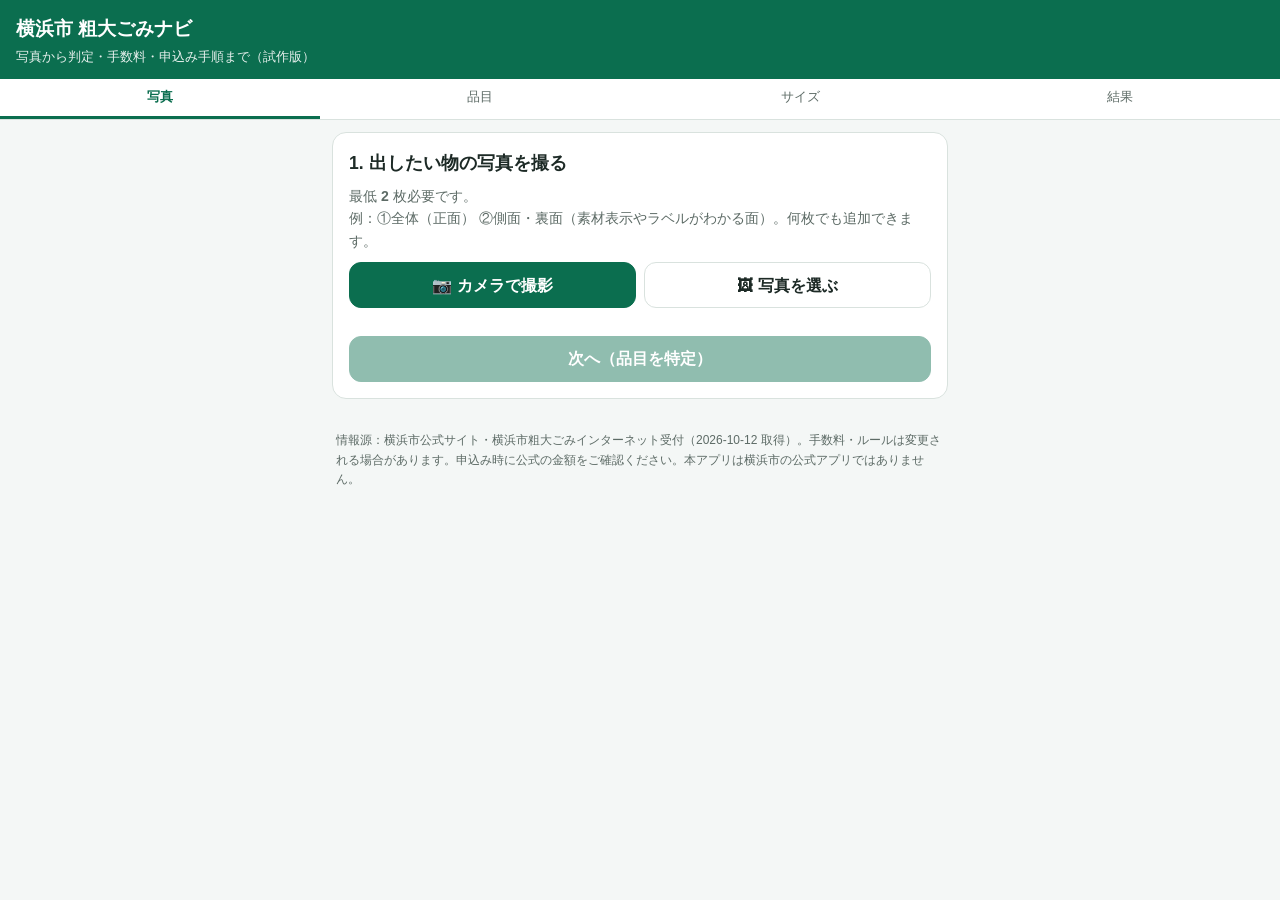
==== index.html @ cb71e93a "試用版 初回公開" ====
<!doctype html>
<html lang="ja">
<head>
<meta charset="utf-8">
<meta name="viewport" content="width=device-width, initial-scale=1, viewport-fit=cover">
<meta name="theme-color" content="#0b6e4f">
<title>横浜市 粗大ごみナビ（試作）</title>
<link rel="manifest" href="manifest.webmanifest">
<link rel="icon" href="icons/icon.svg" type="image/svg+xml">
<link rel="apple-touch-icon" href="icons/icon.svg">
<link rel="stylesheet" href="style.css">
</head>
<body>
<header class="appbar">
  <h1>横浜市 粗大ごみナビ</h1>
  <p class="sub">写真から判定・手数料・申込み手順まで（試作版）</p>
</header>

<nav class="stepper" aria-label="進行状況">
  <ol>
    <li data-step="1" class="active">写真</li>
    <li data-step="2">品目</li>
    <li data-step="3">サイズ</li>
    <li data-step="4">結果</li>
  </ol>
</nav>

<main>
  <!-- STEP 1: 写真 -->
  <section id="step1" class="card step">
    <h2>1. 出したい物の写真を撮る</h2>
    <p class="hint">最低 <strong id="minPhotosLabel">2</strong> 枚必要です。<br>例：①全体（正面） ②側面・裏面（素材表示やラベルがわかる面）。何枚でも追加できます。</p>
    <div class="btnrow">
      <label class="btn primary file-btn">📷 カメラで撮影
        <input id="cameraInput" type="file" accept="image/*" capture="environment" hidden>
      </label>
      <label class="btn file-btn">🖼 写真を選ぶ
        <input id="galleryInput" type="file" accept="image/*" multiple hidden>
      </label>
    </div>
    <div id="thumbs" class="thumbs" aria-live="polite"></div>
    <p id="photoStatus" class="status"></p>

    <div id="grokSection" class="grok" hidden>
      <h3>🤖 Grokで写真を調べる（おすすめ・任意）</h3>
      <p class="hint">品目名がわからないときは、AIの「Grok」に写真を見せると、品目名・素材・おおよそのサイズの見当をつけてくれます。使わなくても大丈夫です。そのまま「次へ」で一覧から選べます。</p>
      <div class="about-grok">
        <p class="about-title">Grokとは？</p>
        <p>xAIが提供するAIアシスタントです。ブラウザ（grok.com）とiPhone・Androidアプリで使えます。<b>無料プラン（0円）があり</b>、写真を添付して質問すると、写っている物について答えてくれます。</p>
        <p class="hint">無料プランは利用回数に上限があります（具体的な回数は公式に非公開）。アカウント登録なしで使える場合もありますが、地域や機能によっては無料のアカウント登録（Google・Apple・X・メールなど）が必要です。登録しておくと履歴も残って便利です。</p>
        <p class="hint">はじめての方：アプリを入れるか、インストール不要のブラウザ版をどうぞ。</p>
        <div class="store-btns">
          <a id="storeIos" class="btn store" href="https://apps.apple.com/jp/app/grok/id6670324846" target="_blank" rel="noopener">📱 iPhone版（App Store）</a>
          <a id="storeAndroid" class="btn store" href="https://play.google.com/store/apps/details?id=ai.x.grok&amp;hl=ja" target="_blank" rel="noopener">▶ Android版（Google Play）</a>
          <a id="storeWeb" class="btn store" href="https://grok.com" target="_blank" rel="noopener">🌐 インストールせずブラウザで使う（grok.com）</a>
        </div>
      </div>
      <ol class="mini-steps">
        <li><b>Grokで新しいチャットを開き、写真を2枚だけ添付</b>（＋ボタンから。全体と、素材・ラベルがわかる面）</li>
        <li><b>下の文章をコピーして貼り付け</b>、1回だけ送信</li>
        <li><b>Grokの回答をコピー</b>して、下の欄に貼り付け</li>
      </ol>
      <p class="hint">無料プランで足りるよう、1回のメッセージ（写真2枚＋文章）で済む内容にしています。画像生成・DeepSearch等の機能は不要です。上限に達した場合は時間をおくか、この画面の一覧から手動で選んでください。</p>
      <label class="field">Grokに送る文章
        <textarea id="grokPrompt" class="prompt" readonly rows="7"></textarea>
      </label>
      <div class="btnrow">
        <button id="copyPrompt" type="button" class="btn primary">📋 文章をコピー</button>
        <a id="openGrok" class="btn" href="https://grok.com" target="_blank" rel="noopener">Grokを開く ↗</a>
      </div>
      <div class="btnrow" id="shareRow" hidden>
        <button id="sharePhotos" type="button" class="btn">📤 写真を共有（Grokアプリへ）</button>
      </div>
      <p id="copyStatus" class="status" aria-live="polite"></p>

      <label class="field">Grokの回答を貼り付け
        <textarea id="grokReply" rows="6" placeholder="品目名：たんす&#10;主な素材：木&#10;縦：45cm&#10;横：120cm&#10;高さ：180cm&#10;…"></textarea>
      </label>
      <div class="btnrow">
        <button id="pasteReply" type="button" class="btn">📥 クリップボードから貼り付け</button>
        <button id="parseReply" type="button" class="btn primary">回答を読み取る</button>
      </div>
      <div id="parsedBox" class="parsed" hidden></div>
      <p class="caution">⚠ AIの推定は間違うことがあります。品目と寸法は次の画面で必ず確認・修正してください（寸法は<b>実測推奨</b>）。粗大ごみかどうかの判定と手数料は、<b>横浜市の公式データ</b>で計算します。</p>
    </div>
    <div class="actions">
      <button id="toStep2" class="btn primary wide" disabled>次へ（品目を特定）</button>
    </div>
  </section>

  <!-- STEP 2: 品目 -->
  <section id="step2" class="card step" hidden>
    <h2>2. 品目を確認する</h2>
    <div id="recogBox" class="notice"></div>
    <div id="aiCandidates" class="chips"></div>
    <label class="field">品目名で検索（例：ソファ、自転車、たんす）
      <input id="searchInput" type="search" placeholder="品目名・キーワード" autocomplete="off">
    </label>
    <div class="chips" id="categoryChips"></div>
    <ul id="results" class="results"></ul>
    <details class="na-box">
      <summary>市で回収できない物（エアコン・テレビ・冷蔵庫・洗濯機・パソコン・バイク等）</summary>
      <ul id="naList" class="results"></ul>
    </details>
    <button id="notInList" class="btn ghost wide">一覧に見つからない</button>

    <div id="materialBox" hidden>
      <h3>主な素材を選んでください</h3>
      <p class="hint">一番多く使われている素材を選択（例：脚がすべて金属のイス・机は「金属」）。</p>
      <div id="materialOptions" class="radios"></div>
    </div>
    <div class="selected" id="selectedItem" hidden></div>
    <div class="actions">
      <button class="btn" data-back="1">戻る</button>
      <button id="toStep3" class="btn primary" disabled>次へ（サイズ入力）</button>
    </div>
  </section>

  <!-- STEP 3: サイズ -->
  <section id="step3" class="card step" hidden>
    <h2>3. おおよそのサイズ（cm）</h2>
    <p class="hint">メジャーで測った目安で構いません。3つとも必須です。この寸法と公式の基準で判定します。</p>
    <form id="dimForm" novalidate>
      <div class="dims">
        <label class="field">縦<input id="dimD" inputmode="decimal" type="number" min="1" max="1000" step="any" required placeholder="例 45"><span class="unit">cm</span></label>
        <label class="field">横<input id="dimW" inputmode="decimal" type="number" min="1" max="1000" step="any" required placeholder="例 180"><span class="unit">cm</span></label>
        <label class="field">高さ<input id="dimH" inputmode="decimal" type="number" min="1" max="1000" step="any" required placeholder="例 80"><span class="unit">cm</span></label>
      </div>
      <label id="dimConfirmBox" class="confirm" hidden><input id="dimConfirm" type="checkbox"> Grokの推定値を実測（または目視）で確認・修正しました</label>
      <p id="dimError" class="error" role="alert"></p>
      <p id="dimInfo" class="hint"></p>
      <div id="unknownMaterialBox" hidden>
        <h3>主な素材</h3>
        <div class="radios">
          <label><input type="radio" name="umat" value="metal"> 金属（鉄・アルミ・ステンレス等）</label>
          <label><input type="radio" name="umat" value="burnable"> 金属以外（木・プラスチック・布等）</label>
          <label><input type="radio" name="umat" value="nonburnable"> 金属以外（陶磁器・石・ガラス等）</label>
        </div>
      </div>
      <div class="actions">
        <button type="button" class="btn" data-back="2">戻る</button>
        <button id="toStep4" type="submit" class="btn primary">判定する</button>
      </div>
    </form>
  </section>

  <!-- STEP 4: 結果 -->
  <section id="step4" class="card step" hidden>
    <h2>4. 判定結果</h2>
    <div id="resultBox"></div>
    <div class="actions">
      <button class="btn" data-back="3">サイズを修正</button>
      <button id="restart" class="btn primary">最初からやり直す</button>
    </div>
  </section>

  <footer class="foot">
    <p>情報源：横浜市公式サイト・横浜市粗大ごみインターネット受付（<span id="dataDate">2026-10-12</span> 取得）。手数料・ルールは変更される場合があります。申込み時に公式の金額をご確認ください。本アプリは横浜市の公式アプリではありません。</p>
  </footer>
</main>

<script src="recognizer.js"></script>
<script src="app.js"></script>
</body>
</html>
---- style.css ----
:root{--g:#0b6e4f;--g2:#e7f4ee;--ink:#1d2a26;--mut:#5d6b66;--bd:#d9e2de;--red:#b42318;--red2:#fdecea;--amb:#8a5a00;--amb2:#fff5e0;--bg:#f4f7f6;--r:14px}
*{box-sizing:border-box}
html{-webkit-text-size-adjust:100%}
body{margin:0;font-family:-apple-system,BlinkMacSystemFont,"Hiragino Sans","Hiragino Kaku Gothic ProN","Noto Sans JP",Meiryo,sans-serif;color:var(--ink);background:var(--bg);line-height:1.6;font-size:16px;padding-bottom:env(safe-area-inset-bottom)}
.appbar{background:var(--g);color:#fff;padding:calc(14px + env(safe-area-inset-top)) 16px 12px}
.appbar h1{margin:0;font-size:1.2rem}
.appbar .sub{margin:2px 0 0;font-size:.8rem;opacity:.9}
.stepper{position:sticky;top:0;z-index:5;background:#fff;border-bottom:1px solid var(--bd)}
.stepper ol{display:flex;margin:0;padding:0;list-style:none}
.stepper li{flex:1;text-align:center;padding:8px 0;font-size:.8rem;color:var(--mut);border-bottom:3px solid transparent}
.stepper li.active{color:var(--g);border-color:var(--g);font-weight:700}
.stepper li.done{color:var(--g)}
main{max-width:640px;margin:0 auto;padding:12px}
.card{background:#fff;border:1px solid var(--bd);border-radius:var(--r);padding:16px;margin-bottom:12px}
h2{font-size:1.1rem;margin:0 0 8px}
h3{font-size:1rem;margin:16px 0 6px}
.hint{color:var(--mut);font-size:.88rem;margin:4px 0 10px}
.btn{display:inline-flex;align-items:center;justify-content:center;gap:6px;min-height:46px;padding:0 16px;border-radius:12px;border:1px solid var(--bd);background:#fff;color:var(--ink);font-size:1rem;font-weight:600;cursor:pointer;text-decoration:none}
.btn.primary{background:var(--g);border-color:var(--g);color:#fff}
.btn.ghost{background:transparent;color:var(--g);border-style:dashed}
.btn:disabled{opacity:.45;cursor:not-allowed}
.btn.wide{width:100%}
.btnrow{display:flex;gap:8px;flex-wrap:wrap}.btnrow .btn{flex:1}
.actions{display:flex;gap:8px;margin-top:16px}.actions .btn{flex:1}
.thumbs{display:grid;grid-template-columns:repeat(3,1fr);gap:8px;margin-top:12px}
.thumb{position:relative;aspect-ratio:1;border-radius:10px;overflow:hidden;background:#eee;border:1px solid var(--bd)}
.thumb img{width:100%;height:100%;object-fit:cover;display:block}
.thumb .del{position:absolute;top:4px;right:4px;width:32px;height:32px;border-radius:50%;border:0;background:rgba(0,0,0,.65);color:#fff;font-size:18px;line-height:32px;cursor:pointer}
.thumb .no{position:absolute;left:4px;bottom:4px;background:rgba(0,0,0,.6);color:#fff;font-size:.7rem;padding:1px 6px;border-radius:6px}
.status{font-size:.9rem;margin:8px 0 0}
.status.ok{color:var(--g)}.status.ng{color:var(--red)}
.field{display:block;font-size:.9rem;font-weight:600;margin:10px 0;position:relative}
.field input{display:block;width:100%;margin-top:4px;min-height:46px;padding:8px 12px;border:1px solid var(--bd);border-radius:10px;font-size:1rem;background:#fff}
.field input:focus{outline:2px solid var(--g);border-color:var(--g)}
.field input.invalid{border-color:var(--red);background:var(--red2)}
.dims{display:grid;grid-template-columns:repeat(3,1fr);gap:8px}
.dims .unit{position:absolute;right:10px;bottom:12px;color:var(--mut);font-weight:400;font-size:.85rem}
.dims input{padding-right:34px}
.error{color:var(--red);font-size:.9rem;min-height:1em;margin:4px 0}
.chips{display:flex;gap:6px;flex-wrap:wrap;margin:8px 0}
.chip{border:1px solid var(--bd);background:#fff;border-radius:999px;padding:6px 12px;font-size:.85rem;cursor:pointer}
.chip.on{background:var(--g);border-color:var(--g);color:#fff}
.chip.ai{border-color:var(--g);color:var(--g)}
.results{list-style:none;margin:0;padding:0;max-height:46vh;overflow:auto;border-top:1px solid var(--bd)}
.results li{padding:10px 4px;border-bottom:1px solid var(--bd);display:flex;justify-content:space-between;gap:8px;cursor:pointer}
.results li:active,.results li.sel{background:var(--g2)}
.results .nm{font-weight:600}
.results .kw{display:block;font-size:.75rem;color:var(--mut);font-weight:400}
.results .fee{white-space:nowrap;color:var(--g);font-weight:700;font-size:.9rem}
.results .fee.na{color:var(--red)}
.na-box{margin:12px 0}
.na-box summary{cursor:pointer;color:var(--red);font-weight:600;font-size:.9rem;padding:6px 0}
.notice{background:var(--amb2);border:1px solid #f0d9a8;color:var(--amb);border-radius:10px;padding:10px 12px;font-size:.88rem}
.radios{display:flex;flex-direction:column;gap:6px}
.radios label{display:flex;gap:8px;align-items:center;border:1px solid var(--bd);border-radius:10px;padding:10px;font-size:.95rem}
.radios input{width:20px;height:20px}
.selected{margin-top:12px;background:var(--g2);border-radius:10px;padding:10px 12px;font-size:.92rem}
.verdict{border-radius:12px;padding:14px;margin-bottom:12px}
.verdict .big{font-size:1.3rem;font-weight:800;margin:0}
.verdict.yes{background:var(--g2);border:1px solid #b9dccb}
.verdict.no{background:#eef2ff;border:1px solid #c7d0f5}
.verdict.na{background:var(--red2);border:1px solid #f3c1bb}
.fee-big{font-size:2rem;font-weight:800;color:var(--g);margin:4px 0}
.kv{display:grid;grid-template-columns:7em 1fr;gap:4px 8px;font-size:.9rem;margin:8px 0}
.kv dt{color:var(--mut)}.kv dd{margin:0}
.tabs{display:flex;border:1px solid var(--g);border-radius:10px;overflow:hidden;margin:12px 0}
.tabs button{flex:1;min-height:42px;border:0;background:#fff;color:var(--g);font-weight:700;font-size:.95rem}
.tabs button.on{background:var(--g);color:#fff}
ol.steps{padding-left:1.4em;margin:8px 0}
ol.steps>li{margin-bottom:12px}
ol.steps b{display:block}
.linkbtns{display:flex;flex-wrap:wrap;gap:6px;margin-top:6px}
.linkbtns a{font-size:.85rem;min-height:38px;padding:0 12px}
.src{font-size:.75rem;color:var(--mut);word-break:break-all}
.src a{color:var(--mut)}
.mini-photos{display:flex;gap:6px;overflow-x:auto;margin-bottom:10px}
.mini-photos img{width:64px;height:64px;object-fit:cover;border-radius:8px;border:1px solid var(--bd)}
.foot{font-size:.75rem;color:var(--mut);padding:8px 4px 24px}
a{color:var(--g)}
.grok{margin-top:16px;border-top:1px dashed var(--bd);padding-top:12px}
.grok h3{margin-top:0}
.mini-steps{margin:4px 0 8px;padding-left:1.4em;font-size:.9rem}
.mini-steps li{margin:2px 0}
textarea{display:block;width:100%;margin-top:4px;padding:10px 12px;border:1px solid var(--bd);border-radius:10px;font:inherit;font-size:.9rem;font-weight:400;background:#fff;resize:vertical}
textarea.prompt{background:#f8faf9;font-size:.82rem;line-height:1.5}
textarea:focus{outline:2px solid var(--g);border-color:var(--g)}
.btnrow+.btnrow{margin-top:8px}
.parsed{background:var(--g2);border-radius:10px;padding:10px 12px;font-size:.88rem;margin-top:10px}
.parsed dl{display:grid;grid-template-columns:7.5em 1fr;gap:2px 8px;margin:4px 0}
.parsed dt{color:var(--mut)}.parsed dd{margin:0}
.parsed.ng{background:var(--red2);color:var(--red)}
.caution{font-size:.82rem;color:var(--amb);background:var(--amb2);border-radius:10px;padding:8px 10px;margin-top:10px}
.na-warn{background:var(--red2);color:var(--red);border:1px solid #f3c1bb;border-radius:10px;padding:10px 12px;font-size:.88rem;margin:8px 0}
.confirm{display:flex;gap:8px;align-items:flex-start;background:var(--amb2);border-radius:10px;padding:10px;font-size:.9rem;margin:8px 0}
.confirm input{width:20px;height:20px;flex:none;margin-top:2px}
.field input.prefilled{background:#fffbea}
.about-grok{background:#f8faf9;border:1px solid var(--bd);border-radius:12px;padding:10px 12px;margin:8px 0 12px;font-size:.88rem}
.about-grok p{margin:4px 0}
.about-title{font-weight:800;color:var(--g)}
.store-btns{display:flex;flex-direction:column;gap:6px;margin-top:6px}
.btn.store{min-height:42px;font-size:.9rem;justify-content:flex-start}
.btn.store.rec{border-color:var(--g);background:var(--g2);color:var(--g)}
.btn.store.rec::after{content:"おすすめ";margin-left:auto;font-size:.7rem;background:var(--g);color:#fff;border-radius:999px;padding:1px 8px}
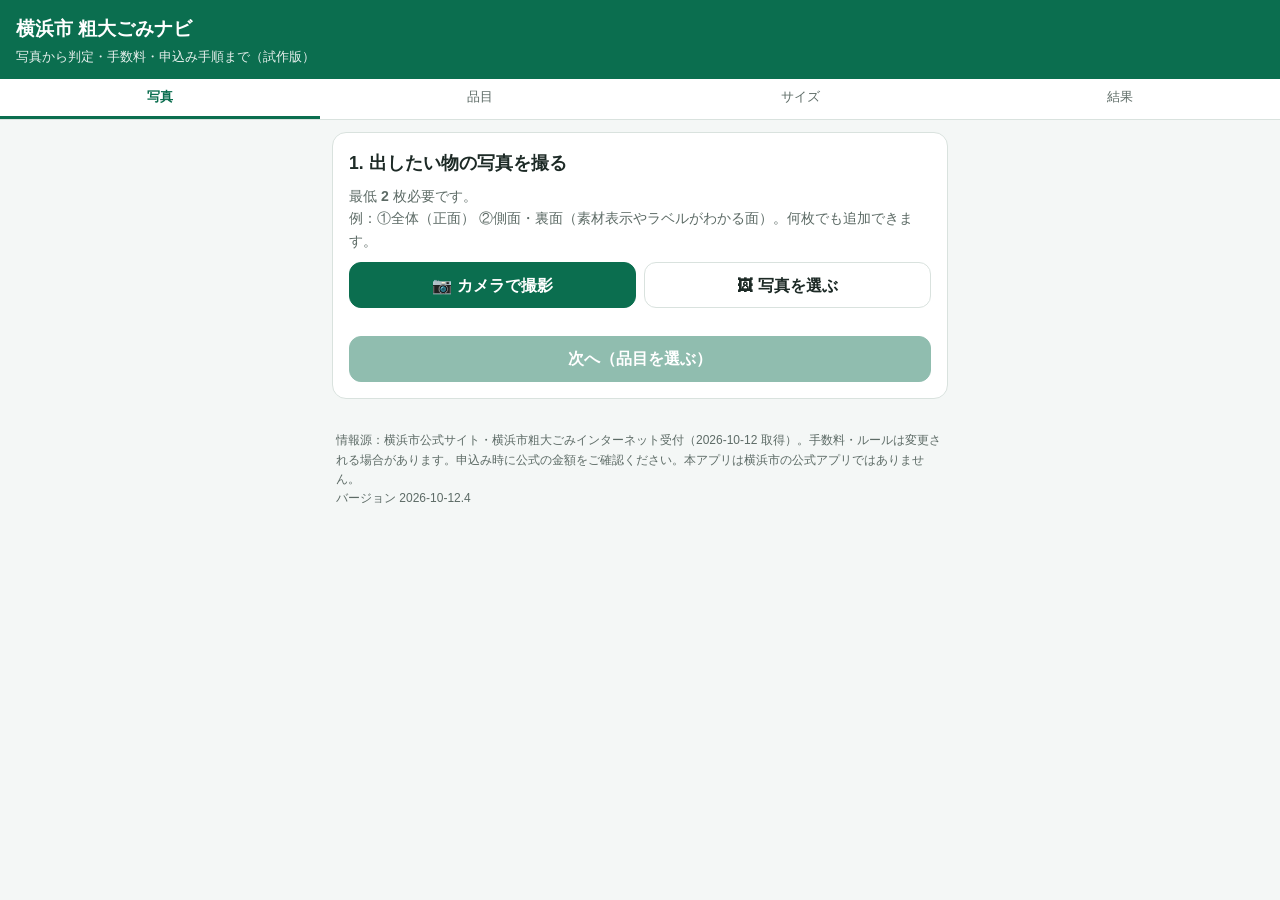
==== commit 3ed1e509: "まとめ画像共有/保存・LINE申込み・戻るボタン対応・更新通知・タップ領域改善ほか（v2026-10-12.4）" ====
--- a/index.html
+++ b/index.html
@@ -32,14 +32,18 @@
     <p class="hint">最低 <strong id="minPhotosLabel">2</strong> 枚必要です。<br>例：①全体（正面） ②側面・裏面（素材表示やラベルがわかる面）。何枚でも追加できます。</p>
     <div class="btnrow">
       <label class="btn primary file-btn">📷 カメラで撮影
-        <input id="cameraInput" type="file" accept="image/*" capture="environment" hidden>
+        <input id="cameraInput" type="file" accept="image/*,.heic,.heif" capture="environment" hidden>
       </label>
       <label class="btn file-btn">🖼 写真を選ぶ
-        <input id="galleryInput" type="file" accept="image/*" multiple hidden>
+        <input id="galleryInput" type="file" accept="image/*,.heic,.heif" multiple hidden>
       </label>
     </div>
     <div id="thumbs" class="thumbs" aria-live="polite"></div>
     <p id="photoStatus" class="status"></p>
+    <div class="actions">
+      <button id="toStep2" class="btn primary wide" disabled>次へ（品目を選ぶ）</button>
+    </div>
+    <p id="grokJump" class="jump" hidden><a href="#grokSection">🤖 品目名がわからないときは、Grokで写真を調べる（任意）↓</a></p>
 
     <div id="grokSection" class="grok" hidden>
       <h3>🤖 Grokで写真を調べる（おすすめ・任意）</h3>
@@ -56,11 +60,11 @@
         </div>
       </div>
       <ol class="mini-steps">
-        <li><b>Grokで新しいチャットを開き、写真を2枚だけ添付</b>（＋ボタンから。全体と、素材・ラベルがわかる面）</li>
+        <li><b>写真2枚を1枚にまとめた画像をGrokに添付</b>：アプリなら下の「写真を共有」でGrokを選択。ブラウザ（grok.com）なら「まとめ画像を保存」してから、Grokの＋ボタンでその1枚を添付</li>
         <li><b>下の文章をコピーして貼り付け</b>、1回だけ送信</li>
         <li><b>Grokの回答をコピー</b>して、下の欄に貼り付け</li>
       </ol>
-      <p class="hint">無料プランで足りるよう、1回のメッセージ（写真2枚＋文章）で済む内容にしています。画像生成・DeepSearch等の機能は不要です。上限に達した場合は時間をおくか、この画面の一覧から手動で選んでください。</p>
+      <p class="hint">無料プランで足りるよう、1回のメッセージ（まとめ画像1枚＋文章）で済む内容にしています。画像生成・DeepSearch等の機能は不要です。上限に達した場合は時間をおくか、この画面の一覧から手動で選んでください。</p>
       <label class="field">Grokに送る文章
         <textarea id="grokPrompt" class="prompt" readonly rows="7"></textarea>
       </label>
@@ -68,8 +72,13 @@
         <button id="copyPrompt" type="button" class="btn primary">📋 文章をコピー</button>
         <a id="openGrok" class="btn" href="https://grok.com" target="_blank" rel="noopener">Grokを開く ↗</a>
       </div>
-      <div class="btnrow" id="shareRow" hidden>
-        <button id="sharePhotos" type="button" class="btn">📤 写真を共有（Grokアプリへ）</button>
+      <div class="combined">
+        <img id="combinedPreview" alt="まとめ画像のプレビュー（①左・②右）" hidden>
+        <p id="combinedInfo" class="hint">まとめ画像を作成中…</p>
+      </div>
+      <div class="btnrow">
+        <button id="sharePhotos" type="button" class="btn" hidden>📤 写真を共有（Grokアプリへ）</button>
+        <a id="saveCombined" class="btn" download="sodai-photos.jpg" href="#" aria-disabled="true">💾 まとめ画像を保存</a>
       </div>
       <p id="copyStatus" class="status" aria-live="polite"></p>
 
@@ -82,9 +91,9 @@
       </div>
       <div id="parsedBox" class="parsed" hidden></div>
       <p class="caution">⚠ AIの推定は間違うことがあります。品目と寸法は次の画面で必ず確認・修正してください（寸法は<b>実測推奨</b>）。粗大ごみかどうかの判定と手数料は、<b>横浜市の公式データ</b>で計算します。</p>
-    </div>
-    <div class="actions">
-      <button id="toStep2" class="btn primary wide" disabled>次へ（品目を特定）</button>
+      <div class="actions">
+        <button id="toStep2b" class="btn primary wide">次へ（品目を選ぶ）</button>
+      </div>
     </div>
   </section>
 
@@ -155,10 +164,11 @@
   </section>
 
   <footer class="foot">
-    <p>情報源：横浜市公式サイト・横浜市粗大ごみインターネット受付（<span id="dataDate">2026-10-12</span> 取得）。手数料・ルールは変更される場合があります。申込み時に公式の金額をご確認ください。本アプリは横浜市の公式アプリではありません。</p>
+    <p>情報源：横浜市公式サイト・横浜市粗大ごみインターネット受付（<span id="dataDate">2026-10-12</span> 取得）。手数料・ルールは変更される場合があります。申込み時に公式の金額をご確認ください。本アプリは横浜市の公式アプリではありません。<br>バージョン <span id="appVersion"></span></p>
   </footer>
 </main>
 
+<div id="updateBar" class="update-bar" role="status" hidden>新しいバージョンがあります <button id="reloadBtn" type="button" class="btn">更新する</button></div>
 <script src="recognizer.js"></script>
 <script src="app.js"></script>
 </body>
--- a/style.css
+++ b/style.css
@@ -1,3 +1,4 @@
+[hidden]{display:none!important}
 :root{--g:#0b6e4f;--g2:#e7f4ee;--ink:#1d2a26;--mut:#5d6b66;--bd:#d9e2de;--red:#b42318;--red2:#fdecea;--amb:#8a5a00;--amb2:#fff5e0;--bg:#f4f7f6;--r:14px}
 *{box-sizing:border-box}
 html{-webkit-text-size-adjust:100%}
@@ -77,6 +78,8 @@
 .mini-photos img{width:64px;height:64px;object-fit:cover;border-radius:8px;border:1px solid var(--bd)}
 .foot{font-size:.75rem;color:var(--mut);padding:8px 4px 24px}
 a{color:var(--g)}
+.combined{margin:8px 0}.combined img{display:block;width:100%;max-height:180px;object-fit:contain;background:#fff;border:1px solid var(--bd);border-radius:10px}
+#saveCombined[aria-disabled=true]{opacity:.45;pointer-events:none}
 .grok{margin-top:16px;border-top:1px dashed var(--bd);padding-top:12px}
 .grok h3{margin-top:0}
 .mini-steps{margin:4px 0 8px;padding-left:1.4em;font-size:.9rem}
@@ -101,3 +104,21 @@
 .btn.store{min-height:42px;font-size:.9rem;justify-content:flex-start}
 .btn.store.rec{border-color:var(--g);background:var(--g2);color:var(--g)}
 .btn.store.rec::after{content:"おすすめ";margin-left:auto;font-size:.7rem;background:var(--g);color:#fff;border-radius:999px;padding:1px 8px}
+.line-box{border:2px solid #06c755;border-radius:12px;padding:12px;margin:12px 0;background:#f2fcf5}
+.btn.line{background:#06c755;border-color:#06c755;color:#fff;font-size:1.05rem;min-height:52px}
+.qty{display:flex;align-items:center;gap:6px;font-size:.9rem;margin:10px 0 4px}
+.qty input{width:64px;min-height:40px;border:1px solid var(--bd);border-radius:8px;padding:4px 8px;font-size:1rem}
+.memo{white-space:pre-wrap;background:#fff;border:1px dashed #06c755;border-radius:10px;padding:10px;font-size:.8rem;font-family:inherit;margin:8px 0}
+.toast{position:fixed;left:50%;bottom:calc(20px + env(safe-area-inset-bottom));transform:translate(-50%,20px);max-width:92vw;background:#1d2a26;color:#fff;padding:12px 16px;border-radius:12px;font-size:.9rem;box-shadow:0 6px 20px rgba(0,0,0,.25);opacity:0;pointer-events:none;transition:.25s;z-index:50}
+.toast.show{opacity:1;transform:translate(-50%,0)}.toast.ng{background:var(--red)}
+/* round1: tap targets & layout */
+.chip{min-height:44px;padding:8px 14px}
+.thumb .del{width:44px;height:44px;line-height:44px;font-size:22px;top:2px;right:2px}
+.btn.store,.tabs button,.linkbtns a{min-height:44px}
+.qty input{min-height:44px}
+.jump{margin:10px 0 0;text-align:center}.jump a{display:inline-block;padding:12px 4px;font-weight:600}
+ol.steps ul.sub{margin:4px 0;padding-left:1.2em}ol.steps ul.sub li{margin:4px 0}
+ol.steps b.inl{display:inline}
+.noprev{display:flex;align-items:center;justify-content:center;height:100%;font-size:.75rem;color:var(--mut);text-align:center;padding:4px}
+.update-bar{position:fixed;left:0;right:0;top:0;z-index:60;background:#1d2a26;color:#fff;display:flex;align-items:center;justify-content:center;gap:10px;padding:calc(8px + env(safe-area-inset-top)) 12px 8px;font-size:.9rem}
+.update-bar .btn{min-height:44px;background:#fff;color:var(--g)}
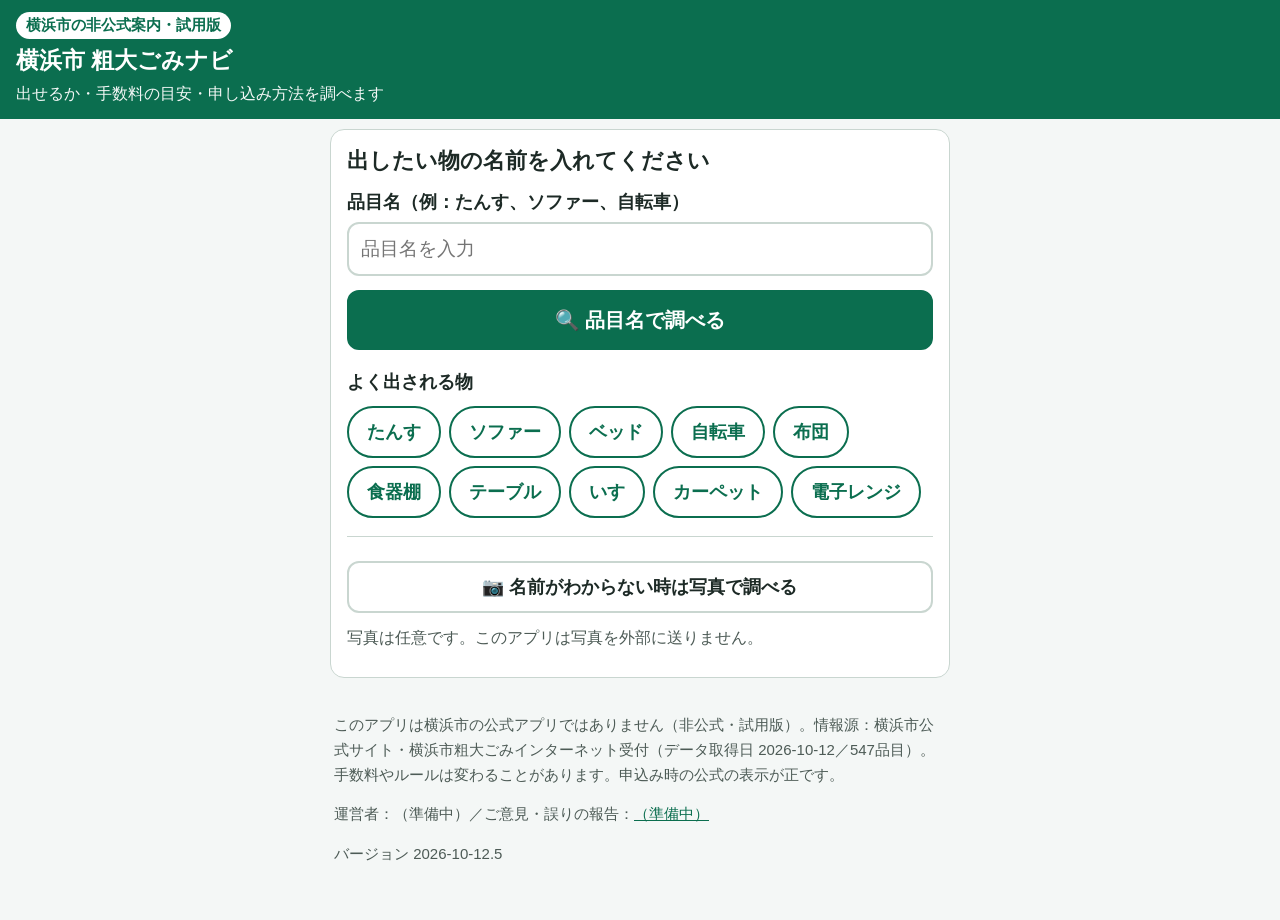
==== commit 724c89ab: "v2026-10-12.5: 品目名から調べる導線・判定順の見直し・まとめ数え手数料・バッテリー・プライバシー・SW改善・高齢者向け案内ほか" ====
--- a/index.html
+++ b/index.html
@@ -4,171 +4,203 @@
 <meta charset="utf-8">
 <meta name="viewport" content="width=device-width, initial-scale=1, viewport-fit=cover">
 <meta name="theme-color" content="#0b6e4f">
-<title>横浜市 粗大ごみナビ（試作）</title>
+<title>横浜市 粗大ごみナビ（非公式・試用版）</title>
 <link rel="manifest" href="manifest.webmanifest">
 <link rel="icon" href="icons/icon.svg" type="image/svg+xml">
-<link rel="apple-touch-icon" href="icons/icon.svg">
+<link rel="apple-touch-icon" sizes="180x180" href="icons/apple-touch-icon.png">
 <link rel="stylesheet" href="style.css">
 </head>
 <body>
+<a class="skip" href="#main">本文へ移動</a>
 <header class="appbar">
+  <p class="badge">横浜市の非公式案内・試用版</p>
   <h1>横浜市 粗大ごみナビ</h1>
-  <p class="sub">写真から判定・手数料・申込み手順まで（試作版）</p>
+  <p class="sub">出せるか・手数料の目安・申し込み方法を調べます</p>
 </header>
-
-<nav class="stepper" aria-label="進行状況">
-  <ol>
-    <li data-step="1" class="active">写真</li>
-    <li data-step="2">品目</li>
-    <li data-step="3">サイズ</li>
-    <li data-step="4">結果</li>
-  </ol>
-</nav>
-
-<main>
-  <!-- STEP 1: 写真 -->
-  <section id="step1" class="card step">
-    <h2>1. 出したい物の写真を撮る</h2>
-    <p class="hint">最低 <strong id="minPhotosLabel">2</strong> 枚必要です。<br>例：①全体（正面） ②側面・裏面（素材表示やラベルがわかる面）。何枚でも追加できます。</p>
+<div id="notices" aria-live="polite"></div>
+<div id="resumeBar" class="resume" role="region" aria-label="続きから再開" hidden>
+  <p>前回の入力が残っています。</p>
+  <div class="btnrow"><button id="resumeBtn" type="button" class="btn primary">続きから再開</button><button id="freshBtn" type="button" class="btn">最初から</button></div>
+</div>
+<p id="stepInd" class="stepind" aria-live="polite"></p>
+
+<main id="main">
+  <!-- ホーム -->
+  <section id="s-home" class="card screen" aria-labelledby="h-home">
+    <h2 id="h-home" tabindex="-1">出したい物の名前を入れてください</h2>
+    <form id="homeForm" role="search">
+      <label class="field" for="homeQ">品目名（例：たんす、ソファー、自転車）</label>
+      <input id="homeQ" type="search" autocomplete="off" enterkeyhint="search" placeholder="品目名を入力">
+      <button type="submit" class="btn primary big wide">🔍 品目名で調べる</button>
+    </form>
+    <p class="lead">よく出される物</p>
+    <div id="popular" class="chips"></div>
+    <hr>
+    <button id="toPhoto" type="button" class="btn wide">📷 名前がわからない時は写真で調べる</button>
+    <p class="hint">写真は任意です。このアプリは写真を外部に送りません。</p>
+  </section>
+
+  <!-- 写真（任意ルート） -->
+  <section id="s-photo" class="card screen" aria-labelledby="h-photo" hidden>
+    <h2 id="h-photo" tabindex="-1">写真で名前を調べる</h2>
+    <p class="safe">🔒 このアプリは写真を外部に送りません。写真は画面の中だけで使います。</p>
+    <p class="hint">同じ物を<b>2方向から2枚</b>撮ってください（2〜<span class="maxPhotos">4</span>枚）。顔・表札・郵便物・部屋の様子が写らないようにしてください。</p>
     <div class="btnrow">
-      <label class="btn primary file-btn">📷 カメラで撮影
-        <input id="cameraInput" type="file" accept="image/*,.heic,.heif" capture="environment" hidden>
-      </label>
-      <label class="btn file-btn">🖼 写真を選ぶ
-        <input id="galleryInput" type="file" accept="image/*,.heic,.heif" multiple hidden>
-      </label>
+      <label class="btn primary file-btn">📷 撮影する<input id="cameraInput" type="file" accept="image/*" capture="environment" hidden></label>
+      <label class="btn file-btn">🖼 写真を選ぶ<input id="galleryInput" type="file" accept="image/*" multiple hidden></label>
     </div>
-    <div id="thumbs" class="thumbs" aria-live="polite"></div>
-    <p id="photoStatus" class="status"></p>
-    <div class="actions">
-      <button id="toStep2" class="btn primary wide" disabled>次へ（品目を選ぶ）</button>
-    </div>
-    <p id="grokJump" class="jump" hidden><a href="#grokSection">🤖 品目名がわからないときは、Grokで写真を調べる（任意）↓</a></p>
-
-    <div id="grokSection" class="grok" hidden>
-      <h3>🤖 Grokで写真を調べる（おすすめ・任意）</h3>
-      <p class="hint">品目名がわからないときは、AIの「Grok」に写真を見せると、品目名・素材・おおよそのサイズの見当をつけてくれます。使わなくても大丈夫です。そのまま「次へ」で一覧から選べます。</p>
-      <div class="about-grok">
-        <p class="about-title">Grokとは？</p>
-        <p>xAIが提供するAIアシスタントです。ブラウザ（grok.com）とiPhone・Androidアプリで使えます。<b>無料プラン（0円）があり</b>、写真を添付して質問すると、写っている物について答えてくれます。</p>
-        <p class="hint">無料プランは利用回数に上限があります（具体的な回数は公式に非公開）。アカウント登録なしで使える場合もありますが、地域や機能によっては無料のアカウント登録（Google・Apple・X・メールなど）が必要です。登録しておくと履歴も残って便利です。</p>
-        <p class="hint">はじめての方：アプリを入れるか、インストール不要のブラウザ版をどうぞ。</p>
-        <div class="store-btns">
-          <a id="storeIos" class="btn store" href="https://apps.apple.com/jp/app/grok/id6670324846" target="_blank" rel="noopener">📱 iPhone版（App Store）</a>
-          <a id="storeAndroid" class="btn store" href="https://play.google.com/store/apps/details?id=ai.x.grok&amp;hl=ja" target="_blank" rel="noopener">▶ Android版（Google Play）</a>
-          <a id="storeWeb" class="btn store" href="https://grok.com" target="_blank" rel="noopener">🌐 インストールせずブラウザで使う（grok.com）</a>
-        </div>
+    <div id="thumbs" class="thumbs"></div>
+    <p id="photoStatus" class="status" aria-live="polite"></p>
+    <label class="check"><input id="keepPhotos" type="checkbox"> この端末に写真を一時保存して、あとで続きから再開できるようにする（24時間で自動削除）</label>
+
+    <details id="aiBox" class="ai">
+      <summary>任意：AI（Grokなど）に名前をたずねる</summary>
+      <p class="hint">写真の物の名前の候補を、無料のAIアプリに教えてもらう方法です。使わなくても、下の「品目名で調べる」で探せます。</p>
+      <ol class="wiz-ind" aria-label="AIにたずねる手順"><li data-w="1">①送る準備</li><li data-w="2">②Grokで質問</li><li data-w="3">③回答を貼る</li></ol>
+
+      <div class="wiz" data-w="1">
+        <h3>① 送る準備</h3>
+        <div class="privacy">
+          <p><b>写真を送る前に必ずお読みください</b></p>
+          <ul>
+            <li>写真と文章は、あなた自身の操作で<b>外部のサービス（Grokの場合はxAI社）</b>に送られます。</li>
+            <li id="xaiPolicyText"></li>
+            <li>送った写真は<b>このアプリからは削除できません</b>。削除や設定はそのサービス側で行ってください。</li>
+            <li>顔・表札・郵便物・部屋の中の様子が写った写真は送らないでください。</li>
+          </ul>
+          <p class="src"><a id="xaiPolicyLink" target="_blank" rel="noopener">xAI プライバシーポリシー（英語）</a></p>
+        </div>
+        <label class="check"><input id="aiConsent" type="checkbox"> 上の内容を理解しました</label>
+        <div id="prepBox" hidden>
+          <div class="combined"><img id="combinedPreview" alt="送る画像（写真①左・②右）" hidden><p id="combinedInfo" class="hint"></p></div>
+          <div class="btnrow col">
+            <button id="sharePhotos" type="button" class="btn primary" hidden>📤 画像を共有（Grokアプリを選ぶ）</button>
+            <button id="saveCombined" type="button" class="btn">💾 保存画面を開きます</button>
+          </div>
+          <details class="sub"><summary>1枚ずつ送りたい場合</summary><div id="perPhoto" class="btnrow col"></div><p class="hint">この画面で作り直した画像なので、撮影場所（位置情報）などの情報は含まれません。</p></details>
+          <label class="field" for="grokPrompt">AIに送る文章</label>
+          <textarea id="grokPrompt" class="prompt" readonly rows="6"></textarea>
+          <button id="copyPrompt" type="button" class="btn wide">📋 文章をコピー</button>
+          <p id="copyStatus" class="status" aria-live="polite"></p>
+        </div>
+        <div class="actions"><button type="button" class="btn primary" data-wgo="2" id="w1next" disabled>次へ（②Grokで質問）</button></div>
       </div>
-      <ol class="mini-steps">
-        <li><b>写真2枚を1枚にまとめた画像をGrokに添付</b>：アプリなら下の「写真を共有」でGrokを選択。ブラウザ（grok.com）なら「まとめ画像を保存」してから、Grokの＋ボタンでその1枚を添付</li>
-        <li><b>下の文章をコピーして貼り付け</b>、1回だけ送信</li>
-        <li><b>Grokの回答をコピー</b>して、下の欄に貼り付け</li>
-      </ol>
-      <p class="hint">無料プランで足りるよう、1回のメッセージ（まとめ画像1枚＋文章）で済む内容にしています。画像生成・DeepSearch等の機能は不要です。上限に達した場合は時間をおくか、この画面の一覧から手動で選んでください。</p>
-      <label class="field">Grokに送る文章
-        <textarea id="grokPrompt" class="prompt" readonly rows="7"></textarea>
-      </label>
-      <div class="btnrow">
-        <button id="copyPrompt" type="button" class="btn primary">📋 文章をコピー</button>
-        <a id="openGrok" class="btn" href="https://grok.com" target="_blank" rel="noopener">Grokを開く ↗</a>
+
+      <div class="wiz" data-w="2" hidden>
+        <h3>② Grokで質問</h3>
+        <p>Grok（グロック）はxAI社のAIアシスタントです。無料プランがあり、写真を添付して質問できます（回数に上限あり）。</p>
+        <div class="btnrow col">
+          <a id="openGrok" class="btn primary" href="https://grok.com" target="_blank" rel="noopener">Grokを開く（grok.com）↗</a>
+          <a id="storeIos" class="btn store" href="https://apps.apple.com/jp/app/grok/id6670324846" target="_blank" rel="noopener">iPhone版アプリ（App Store）↗</a>
+          <a id="storeAndroid" class="btn store" href="https://play.google.com/store/apps/details?id=ai.x.grok&amp;hl=ja" target="_blank" rel="noopener">Android版アプリ（Google Play）↗</a>
+        </div>
+        <p class="hint">画像を添付し、コピーした文章を貼り付けて1回だけ送信します。ChatGPT・Gemini・Googleレンズなど、ほかの写真に対応したAIやアプリでも同じように使えます。</p>
+        <p class="hint">無料の上限に達したときは、無理に続けず名前で探してください。</p>
+        <button type="button" class="btn wide" data-gohome>🔍 品目名で調べるに戻る</button>
+        <div class="actions"><button type="button" class="btn" data-wgo="1">戻る</button><button type="button" class="btn primary" data-wgo="3">次へ（③回答を貼る）</button></div>
       </div>
-      <div class="combined">
-        <img id="combinedPreview" alt="まとめ画像のプレビュー（①左・②右）" hidden>
-        <p id="combinedInfo" class="hint">まとめ画像を作成中…</p>
+
+      <div class="wiz" data-w="3" hidden>
+        <h3>③ ここに回答を貼る</h3>
+        <label class="field" for="grokReply">AIの回答</label>
+        <textarea id="grokReply" rows="5" placeholder="品目名：たんす&#10;別名候補：整理たんす、チェスト&#10;回収対象外の可能性：なし"></textarea>
+        <div class="btnrow"><button id="pasteReply" type="button" class="btn">📥 貼り付け</button><button id="parseReply" type="button" class="btn primary">名前の候補を出す</button></div>
+        <div id="parsedBox" class="parsed" aria-live="polite" hidden></div>
+        <div class="actions"><button type="button" class="btn" data-wgo="2">戻る</button></div>
       </div>
-      <div class="btnrow">
-        <button id="sharePhotos" type="button" class="btn" hidden>📤 写真を共有（Grokアプリへ）</button>
-        <a id="saveCombined" class="btn" download="sodai-photos.jpg" href="#" aria-disabled="true">💾 まとめ画像を保存</a>
-      </div>
-      <p id="copyStatus" class="status" aria-live="polite"></p>
-
-      <label class="field">Grokの回答を貼り付け
-        <textarea id="grokReply" rows="6" placeholder="品目名：たんす&#10;主な素材：木&#10;縦：45cm&#10;横：120cm&#10;高さ：180cm&#10;…"></textarea>
-      </label>
-      <div class="btnrow">
-        <button id="pasteReply" type="button" class="btn">📥 クリップボードから貼り付け</button>
-        <button id="parseReply" type="button" class="btn primary">回答を読み取る</button>
-      </div>
-      <div id="parsedBox" class="parsed" hidden></div>
-      <p class="caution">⚠ AIの推定は間違うことがあります。品目と寸法は次の画面で必ず確認・修正してください（寸法は<b>実測推奨</b>）。粗大ごみかどうかの判定と手数料は、<b>横浜市の公式データ</b>で計算します。</p>
-      <div class="actions">
-        <button id="toStep2b" class="btn primary wide">次へ（品目を選ぶ）</button>
-      </div>
-    </div>
-  </section>
-
-  <!-- STEP 2: 品目 -->
-  <section id="step2" class="card step" hidden>
-    <h2>2. 品目を確認する</h2>
-    <div id="recogBox" class="notice"></div>
-    <div id="aiCandidates" class="chips"></div>
-    <label class="field">品目名で検索（例：ソファ、自転車、たんす）
-      <input id="searchInput" type="search" placeholder="品目名・キーワード" autocomplete="off">
-    </label>
-    <div class="chips" id="categoryChips"></div>
-    <ul id="results" class="results"></ul>
-    <details class="na-box">
-      <summary>市で回収できない物（エアコン・テレビ・冷蔵庫・洗濯機・パソコン・バイク等）</summary>
-      <ul id="naList" class="results"></ul>
     </details>
-    <button id="notInList" class="btn ghost wide">一覧に見つからない</button>
-
-    <div id="materialBox" hidden>
-      <h3>主な素材を選んでください</h3>
-      <p class="hint">一番多く使われている素材を選択（例：脚がすべて金属のイス・机は「金属」）。</p>
-      <div id="materialOptions" class="radios"></div>
-    </div>
-    <div class="selected" id="selectedItem" hidden></div>
-    <div class="actions">
-      <button class="btn" data-back="1">戻る</button>
-      <button id="toStep3" class="btn primary" disabled>次へ（サイズ入力）</button>
-    </div>
-  </section>
-
-  <!-- STEP 3: サイズ -->
-  <section id="step3" class="card step" hidden>
-    <h2>3. おおよそのサイズ（cm）</h2>
-    <p class="hint">メジャーで測った目安で構いません。3つとも必須です。この寸法と公式の基準で判定します。</p>
-    <form id="dimForm" novalidate>
-      <div class="dims">
-        <label class="field">縦<input id="dimD" inputmode="decimal" type="number" min="1" max="1000" step="any" required placeholder="例 45"><span class="unit">cm</span></label>
-        <label class="field">横<input id="dimW" inputmode="decimal" type="number" min="1" max="1000" step="any" required placeholder="例 180"><span class="unit">cm</span></label>
-        <label class="field">高さ<input id="dimH" inputmode="decimal" type="number" min="1" max="1000" step="any" required placeholder="例 80"><span class="unit">cm</span></label>
-      </div>
-      <label id="dimConfirmBox" class="confirm" hidden><input id="dimConfirm" type="checkbox"> Grokの推定値を実測（または目視）で確認・修正しました</label>
-      <p id="dimError" class="error" role="alert"></p>
-      <p id="dimInfo" class="hint"></p>
-      <div id="unknownMaterialBox" hidden>
-        <h3>主な素材</h3>
-        <div class="radios">
-          <label><input type="radio" name="umat" value="metal"> 金属（鉄・アルミ・ステンレス等）</label>
-          <label><input type="radio" name="umat" value="burnable"> 金属以外（木・プラスチック・布等）</label>
-          <label><input type="radio" name="umat" value="nonburnable"> 金属以外（陶磁器・石・ガラス等）</label>
-        </div>
-      </div>
-      <div class="actions">
-        <button type="button" class="btn" data-back="2">戻る</button>
-        <button id="toStep4" type="submit" class="btn primary">判定する</button>
-      </div>
+
+    <hr>
+    <button type="button" class="btn primary wide big" data-gohome>🔍 品目名で調べる</button>
+  </section>
+
+  <!-- 品目 -->
+  <section id="s-item" class="card screen" aria-labelledby="h-item" hidden>
+    <h2 id="h-item" tabindex="-1">品目を選んでください</h2>
+    <div id="cands" hidden></div>
+    <label class="field" for="q">品目名で検索</label>
+    <input id="q" type="search" autocomplete="off" enterkeyhint="search" placeholder="例：ソファー、自転車、たんす">
+    <p id="resultCount" class="hint" aria-live="polite"></p>
+    <div id="results" class="results" role="list"></div>
+    <div id="noHit" class="nohit" hidden></div>
+    <details class="na-box"><summary>市で回収できない物の一覧</summary><div id="naList" class="results" role="list"></div></details>
+    <button id="notInList" type="button" class="btn wide">一覧に見つからない</button>
+    <div class="actions"><button type="button" class="btn" data-back>戻る</button></div>
+  </section>
+
+  <!-- サイズ・状態 -->
+  <section id="s-size" class="card screen" aria-labelledby="h-size" hidden>
+    <h2 id="h-size" tabindex="-1">大きさを測ってください</h2>
+    <p id="sizeItem" class="selected"></p>
+    <div id="itemNotes"></div>
+    <form id="sizeForm" novalidate>
+      <figure class="measure" aria-hidden="true">
+        <svg viewBox="0 0 220 120" width="220" height="120"><polygon points="30,40 150,40 190,20 70,20" fill="#e7f4ee" stroke="#0b6e4f"/><polygon points="30,40 150,40 150,100 30,100" fill="#f4faf7" stroke="#0b6e4f"/><polygon points="150,40 190,20 190,80 150,100" fill="#dceee5" stroke="#0b6e4f"/><line x1="30" y1="110" x2="150" y2="110" stroke="#b42318" stroke-width="4"/><text x="90" y="119" font-size="11" text-anchor="middle" fill="#b42318">一番長い辺</text></svg>
+      </figure>
+      <label class="field" for="longest">一番長い辺（cm）<span class="req">必須</span></label>
+      <input id="longest" type="text" inputmode="decimal" autocomplete="off" placeholder="例 120" aria-describedby="longestInfo">
+      <p id="longestInfo" class="hint">メジャーで、斜めではなく辺の長さを測ります。「1.2m」「800mm」とも入力できます。スマホの計測アプリ（iPhoneの「計測」など）は誤差があるため、メジャーをおすすめします。</p>
+      <details class="sub"><summary>縦・横・高さも入れる（任意・申し込みメモに入ります）</summary>
+        <div class="dims">
+          <label class="field">縦<input id="dimD" type="text" inputmode="decimal" placeholder="cm"></label>
+          <label class="field">横<input id="dimW" type="text" inputmode="decimal" placeholder="cm"></label>
+          <label class="field">高さ<input id="dimH" type="text" inputmode="decimal" placeholder="cm"></label>
+        </div>
+      </details>
+      <div id="nearWarn" class="warn" role="status" hidden></div>
+      <fieldset id="matQ" class="q" hidden>
+        <legend>主な素材は？</legend>
+        <p class="hint">横浜市の基準：一番長い辺が<b>金属製品で30cm以上</b>、<b>それ以外（プラスチック製品、木製品など）で50cm以上</b>が粗大ごみです。</p>
+        <label class="opt"><input type="radio" name="mat" value="metal"> 金属製品</label>
+        <label class="opt"><input type="radio" name="mat" value="nonmetal"> それ以外（プラスチック製品、木製品など）</label>
+        <label class="opt"><input type="radio" name="mat" value="unknown"> わからない</label>
+      </fieldset>
+      <fieldset id="varQ" class="q" hidden>
+        <legend>品目一覧の区分を選んでください</legend>
+        <div id="varOpts"></div>
+      </fieldset>
+      <fieldset id="batQ" class="q" hidden>
+        <legend>バッテリー（充電池）について</legend>
+        <label class="opt"><input type="radio" name="bat" value="none"> バッテリーは付いていない</label>
+        <label class="opt"><input type="radio" name="bat" value="removable"> 外せる（家庭ごみの大きさ）</label>
+        <label class="opt"><input type="radio" name="bat" value="fixed"> 外せない／バッテリー自体が大きい</label>
+        <label class="check"><input id="batDamaged" type="checkbox"> バッテリーが膨らんでいる・壊れている</label>
+      </fieldset>
+      <p id="sizeError" class="error" role="alert"></p>
+      <div class="actions"><button type="button" class="btn" data-back>戻る</button><button type="submit" class="btn primary">結果を見る</button></div>
     </form>
   </section>
 
-  <!-- STEP 4: 結果 -->
-  <section id="step4" class="card step" hidden>
-    <h2>4. 判定結果</h2>
+  <!-- バッテリー単体 -->
+  <section id="s-battery" class="card screen" aria-labelledby="h-battery" hidden>
+    <h2 id="h-battery" tabindex="-1">バッテリー・電池の出し方</h2>
+    <fieldset class="q"><legend>どの電池ですか？</legend>
+      <label class="opt"><input type="radio" name="bkind" value="car"> 自動車用・オートバイ用バッテリー</label>
+      <label class="opt"><input type="radio" name="bkind" value="small"> モバイルバッテリー・電動自転車のバッテリー・乾電池・ボタン電池など</label>
+      <label class="opt"><input type="radio" name="bkind" value="big"> 上記以外の大きなバッテリー（家庭ごみに入らない大きさ）</label>
+    </fieldset>
+    <label class="check"><input id="bDamaged" type="checkbox"> 膨らんでいる・壊れている／ポータブル電源である</label>
+    <div id="batteryResult" aria-live="polite"></div>
+    <div class="actions"><button type="button" class="btn" data-back>戻る</button><button type="button" class="btn primary" data-restart>最初から</button></div>
+  </section>
+
+  <!-- 結果 -->
+  <section id="s-result" class="card screen" aria-labelledby="h-result" hidden>
+    <h2 id="h-result" tabindex="-1">結果</h2>
     <div id="resultBox"></div>
-    <div class="actions">
-      <button class="btn" data-back="3">サイズを修正</button>
-      <button id="restart" class="btn primary">最初からやり直す</button>
-    </div>
+    <div class="actions"><button type="button" class="btn" data-back>入力を直す</button><button type="button" class="btn primary" data-restart>最初から</button></div>
   </section>
 
   <footer class="foot">
-    <p>情報源：横浜市公式サイト・横浜市粗大ごみインターネット受付（<span id="dataDate">2026-10-12</span> 取得）。手数料・ルールは変更される場合があります。申込み時に公式の金額をご確認ください。本アプリは横浜市の公式アプリではありません。<br>バージョン <span id="appVersion"></span></p>
+    <p>このアプリは横浜市の公式アプリではありません（非公式・試用版）。情報源：横浜市公式サイト・横浜市粗大ごみインターネット受付（データ取得日 <span id="dataDate">—</span>／<span id="itemCount">—</span>品目）。手数料やルールは変わることがあります。申込み時の公式の表示が正です。</p>
+    <p>運営者：（準備中）／ご意見・誤りの報告：<a id="feedbackLink" href="#" aria-disabled="true">（準備中）</a></p>
+    <p>バージョン <span id="appVersion"></span></p>
   </footer>
 </main>
 
 <div id="updateBar" class="update-bar" role="status" hidden>新しいバージョンがあります <button id="reloadBtn" type="button" class="btn">更新する</button></div>
+<div id="toast" class="toast" role="status" aria-live="polite"></div>
+<script src="logic.js"></script>
 <script src="recognizer.js"></script>
 <script src="app.js"></script>
 </body>
--- a/style.css
+++ b/style.css
@@ -1,124 +1,125 @@
 [hidden]{display:none!important}
-:root{--g:#0b6e4f;--g2:#e7f4ee;--ink:#1d2a26;--mut:#5d6b66;--bd:#d9e2de;--red:#b42318;--red2:#fdecea;--amb:#8a5a00;--amb2:#fff5e0;--bg:#f4f7f6;--r:14px}
+:root{--g:#0b6e4f;--g2:#e7f4ee;--ink:#1d2a26;--mut:#4d5b56;--bd:#c9d6d0;--red:#b42318;--red2:#fdecea;--amb:#7a4f00;--amb2:#fff5e0;--bg:#f4f7f6;--r:14px;--line:#007a33}
 *{box-sizing:border-box}
-html{-webkit-text-size-adjust:100%}
-body{margin:0;font-family:-apple-system,BlinkMacSystemFont,"Hiragino Sans","Hiragino Kaku Gothic ProN","Noto Sans JP",Meiryo,sans-serif;color:var(--ink);background:var(--bg);line-height:1.6;font-size:16px;padding-bottom:env(safe-area-inset-bottom)}
-.appbar{background:var(--g);color:#fff;padding:calc(14px + env(safe-area-inset-top)) 16px 12px}
-.appbar h1{margin:0;font-size:1.2rem}
-.appbar .sub{margin:2px 0 0;font-size:.8rem;opacity:.9}
-.stepper{position:sticky;top:0;z-index:5;background:#fff;border-bottom:1px solid var(--bd)}
-.stepper ol{display:flex;margin:0;padding:0;list-style:none}
-.stepper li{flex:1;text-align:center;padding:8px 0;font-size:.8rem;color:var(--mut);border-bottom:3px solid transparent}
-.stepper li.active{color:var(--g);border-color:var(--g);font-weight:700}
-.stepper li.done{color:var(--g)}
-main{max-width:640px;margin:0 auto;padding:12px}
+html{-webkit-text-size-adjust:100%;font-size:18px}
+body{margin:0;font-family:-apple-system,BlinkMacSystemFont,"Hiragino Sans","Hiragino Kaku Gothic ProN","Noto Sans JP",Meiryo,sans-serif;color:var(--ink);background:var(--bg);line-height:1.65;font-size:18px;padding-bottom:env(safe-area-inset-bottom)}
+.skip{position:absolute;left:-999px}.skip:focus{left:8px;top:8px;z-index:99;background:#fff;padding:8px}
+.appbar{background:var(--g);color:#fff;padding:calc(10px + env(safe-area-inset-top)) 16px 12px}
+.appbar h1{margin:2px 0 0;font-size:1.25rem}
+.appbar .sub{margin:2px 0 0;font-size:16px;opacity:.95}
+.badge{display:inline-block;margin:0;background:#fff;color:var(--g);font-weight:800;font-size:15px;border-radius:999px;padding:1px 10px}
+main{max-width:640px;margin:0 auto;padding:10px}
+.stepind{max-width:640px;margin:8px auto 0;padding:0 14px;font-weight:700;color:var(--g);font-size:16px}
 .card{background:#fff;border:1px solid var(--bd);border-radius:var(--r);padding:16px;margin-bottom:12px}
-h2{font-size:1.1rem;margin:0 0 8px}
-h3{font-size:1rem;margin:16px 0 6px}
-.hint{color:var(--mut);font-size:.88rem;margin:4px 0 10px}
-.btn{display:inline-flex;align-items:center;justify-content:center;gap:6px;min-height:46px;padding:0 16px;border-radius:12px;border:1px solid var(--bd);background:#fff;color:var(--ink);font-size:1rem;font-weight:600;cursor:pointer;text-decoration:none}
+h2{font-size:1.2rem;margin:0 0 10px;line-height:1.4}
+h2:focus,h3:focus{outline:none}
+h3{font-size:1.05rem;margin:16px 0 6px}
+hr{border:0;border-top:1px solid var(--bd);margin:18px 0}
+.hint{color:var(--mut);font-size:16px;margin:6px 0 10px}
+.lead{font-weight:800;margin:12px 0 6px}
+.btn{display:inline-flex;align-items:center;justify-content:center;gap:6px;min-height:52px;padding:6px 16px;border-radius:12px;border:2px solid var(--bd);background:#fff;color:var(--ink);font-size:1rem;font-weight:700;cursor:pointer;text-decoration:none;text-align:center;line-height:1.35}
 .btn.primary{background:var(--g);border-color:var(--g);color:#fff}
+.btn.big{min-height:60px;font-size:1.1rem}
 .btn.ghost{background:transparent;color:var(--g);border-style:dashed}
 .btn:disabled{opacity:.45;cursor:not-allowed}
-.btn.wide{width:100%}
+.btn.wide{width:100%;margin:6px 0}
+.btn:focus-visible,.row:focus-visible,.chip:focus-visible{outline:3px solid #f0a500;outline-offset:2px}
+.btn[aria-pressed=true]{background:var(--g);color:#fff;border-color:var(--g)}
 .btnrow{display:flex;gap:8px;flex-wrap:wrap}.btnrow .btn{flex:1}
-.actions{display:flex;gap:8px;margin-top:16px}.actions .btn{flex:1}
-.thumbs{display:grid;grid-template-columns:repeat(3,1fr);gap:8px;margin-top:12px}
+.btnrow.col{flex-direction:column}
+.actions{display:flex;gap:8px;margin-top:18px}.actions .btn{flex:1}
+input[type=search],input[type=text],input[type=number]{display:block;width:100%;min-height:54px;padding:8px 12px;border:2px solid var(--bd);border-radius:12px;font-size:1.05rem;background:#fff;margin:4px 0 8px}
+input:focus,textarea:focus{outline:3px solid var(--g);border-color:var(--g)}
+.field{display:block;font-weight:700;margin:12px 0 2px}
+.req{display:inline-block;margin-left:6px;font-size:14px;background:var(--red);color:#fff;border-radius:6px;padding:0 6px}
+.chips{display:flex;gap:8px;flex-wrap:wrap;margin:8px 0}
+.chip{min-height:52px;border:2px solid var(--g);background:#fff;color:var(--g);border-radius:999px;padding:8px 18px;font-size:1rem;font-weight:700;cursor:pointer}
+.results{display:flex;flex-direction:column;border-top:1px solid var(--bd)}
+.row{display:flex;justify-content:space-between;align-items:center;gap:8px;width:100%;min-height:56px;padding:10px 6px;border:0;border-bottom:1px solid var(--bd);background:#fff;font:inherit;color:inherit;text-align:left;cursor:pointer}
+.row:active{background:var(--g2)}
+.row .nm{font-weight:700}
+.row .kw{display:block;font-size:16px;color:var(--mut);font-weight:400}
+.fee{white-space:nowrap;color:var(--g);font-weight:800}
+.fee.na{color:var(--red)}
+.nohit{background:var(--amb2);border-radius:12px;padding:12px;margin:10px 0}
+.na-box{margin:14px 0}
+.na-box summary,details.more summary,details.sub summary,details.ai summary{cursor:pointer;font-weight:700;min-height:52px;display:flex;align-items:center;padding:6px 0}
+.na-box summary{color:var(--red)}
+.notice{background:#eef4ff;border-left:6px solid #3b5bdb;padding:10px 14px;margin:8px auto;max-width:640px;font-size:16px}
+.notice p{margin:0 0 4px}
+.notice.warn,.warn{background:var(--amb2);border-left:6px solid #e0a100;color:#4a3200}
+.warn{border-radius:10px;padding:10px 12px;margin:10px 0;font-size:16px}
+.resume{max-width:640px;margin:8px auto;background:#fff;border:2px solid var(--g);border-radius:12px;padding:12px}
+.resume p{margin:0 0 8px;font-weight:700}
+.safe{background:var(--g2);border-radius:10px;padding:10px 12px;font-weight:700;font-size:16px}
+.thumbs{display:grid;grid-template-columns:repeat(4,1fr);gap:8px;margin-top:12px}
 .thumb{position:relative;aspect-ratio:1;border-radius:10px;overflow:hidden;background:#eee;border:1px solid var(--bd)}
 .thumb img{width:100%;height:100%;object-fit:cover;display:block}
-.thumb .del{position:absolute;top:4px;right:4px;width:32px;height:32px;border-radius:50%;border:0;background:rgba(0,0,0,.65);color:#fff;font-size:18px;line-height:32px;cursor:pointer}
-.thumb .no{position:absolute;left:4px;bottom:4px;background:rgba(0,0,0,.6);color:#fff;font-size:.7rem;padding:1px 6px;border-radius:6px}
-.status{font-size:.9rem;margin:8px 0 0}
-.status.ok{color:var(--g)}.status.ng{color:var(--red)}
-.field{display:block;font-size:.9rem;font-weight:600;margin:10px 0;position:relative}
-.field input{display:block;width:100%;margin-top:4px;min-height:46px;padding:8px 12px;border:1px solid var(--bd);border-radius:10px;font-size:1rem;background:#fff}
-.field input:focus{outline:2px solid var(--g);border-color:var(--g)}
-.field input.invalid{border-color:var(--red);background:var(--red2)}
+.thumb .del{position:absolute;top:2px;right:2px;width:44px;height:44px;border-radius:50%;border:0;background:rgba(0,0,0,.7);color:#fff;font-size:22px;cursor:pointer}
+.thumb .no{position:absolute;left:4px;bottom:4px;background:rgba(0,0,0,.7);color:#fff;font-size:16px;padding:0 6px;border-radius:6px}
+.status{font-size:16px;margin:8px 0 0}.status.ok{color:var(--g)}.status.ng{color:var(--red)}
+.check{display:flex;gap:10px;align-items:flex-start;font-size:16px;margin:10px 0;min-height:44px}
+.check input,.opt input{width:24px;height:24px;flex:none;margin-top:2px}
+.ai{border:2px dashed var(--bd);border-radius:12px;padding:4px 12px;margin-top:14px}
+.ai[open]{border-style:solid}
+.wiz-ind{display:flex;gap:4px;list-style:none;padding:0;margin:6px 0 10px;font-size:15px}
+.wiz-ind li{flex:1;text-align:center;padding:6px 2px;border-radius:8px;background:#eef2f0;color:var(--mut);font-weight:700}
+.wiz-ind li.on{background:var(--g);color:#fff}
+.privacy{background:var(--red2);border-radius:10px;padding:10px 12px;font-size:16px}
+.privacy ul{margin:4px 0;padding-left:1.2em}
+.combined img{display:block;width:100%;max-height:180px;object-fit:contain;background:#fff;border:1px solid var(--bd);border-radius:10px;margin-top:8px}
+textarea{display:block;width:100%;margin-top:4px;padding:10px 12px;border:2px solid var(--bd);border-radius:12px;font:inherit;font-size:16px;background:#fff}
+textarea.prompt{background:#f8faf9}
+.parsed{background:var(--g2);border-radius:10px;padding:10px 12px;margin-top:10px}
+.parsed.ng{background:var(--red2);color:var(--red)}
+.selected{background:var(--g2);border-radius:10px;padding:10px 12px}
+.notes{background:#f8faf9;border:1px solid var(--bd);border-radius:10px;padding:8px 12px;margin:10px 0;font-size:16px}
+.notes p{margin:4px 0}
+.notes.bat{background:#fffbea}
+.measure{margin:8px 0 0;text-align:center}
 .dims{display:grid;grid-template-columns:repeat(3,1fr);gap:8px}
-.dims .unit{position:absolute;right:10px;bottom:12px;color:var(--mut);font-weight:400;font-size:.85rem}
-.dims input{padding-right:34px}
-.error{color:var(--red);font-size:.9rem;min-height:1em;margin:4px 0}
-.chips{display:flex;gap:6px;flex-wrap:wrap;margin:8px 0}
-.chip{border:1px solid var(--bd);background:#fff;border-radius:999px;padding:6px 12px;font-size:.85rem;cursor:pointer}
-.chip.on{background:var(--g);border-color:var(--g);color:#fff}
-.chip.ai{border-color:var(--g);color:var(--g)}
-.results{list-style:none;margin:0;padding:0;max-height:46vh;overflow:auto;border-top:1px solid var(--bd)}
-.results li{padding:10px 4px;border-bottom:1px solid var(--bd);display:flex;justify-content:space-between;gap:8px;cursor:pointer}
-.results li:active,.results li.sel{background:var(--g2)}
-.results .nm{font-weight:600}
-.results .kw{display:block;font-size:.75rem;color:var(--mut);font-weight:400}
-.results .fee{white-space:nowrap;color:var(--g);font-weight:700;font-size:.9rem}
-.results .fee.na{color:var(--red)}
-.na-box{margin:12px 0}
-.na-box summary{cursor:pointer;color:var(--red);font-weight:600;font-size:.9rem;padding:6px 0}
-.notice{background:var(--amb2);border:1px solid #f0d9a8;color:var(--amb);border-radius:10px;padding:10px 12px;font-size:.88rem}
-.radios{display:flex;flex-direction:column;gap:6px}
-.radios label{display:flex;gap:8px;align-items:center;border:1px solid var(--bd);border-radius:10px;padding:10px;font-size:.95rem}
-.radios input{width:20px;height:20px}
-.selected{margin-top:12px;background:var(--g2);border-radius:10px;padding:10px 12px;font-size:.92rem}
+.dims .field{margin:4px 0;font-size:16px}
+.q{border:2px solid var(--bd);border-radius:12px;padding:8px 12px 12px;margin:12px 0}
+.q legend{font-weight:800;padding:0 4px}
+.opt{display:flex;gap:10px;align-items:center;min-height:52px;border:1px solid var(--bd);border-radius:10px;padding:8px 10px;margin:6px 0}
+.error{color:var(--red);font-size:16px;min-height:1em;margin:6px 0;font-weight:700}
 .verdict{border-radius:12px;padding:14px;margin-bottom:12px}
-.verdict .big{font-size:1.3rem;font-weight:800;margin:0}
-.verdict.yes{background:var(--g2);border:1px solid #b9dccb}
-.verdict.no{background:#eef2ff;border:1px solid #c7d0f5}
-.verdict.na{background:var(--red2);border:1px solid #f3c1bb}
-.fee-big{font-size:2rem;font-weight:800;color:var(--g);margin:4px 0}
-.kv{display:grid;grid-template-columns:7em 1fr;gap:4px 8px;font-size:.9rem;margin:8px 0}
-.kv dt{color:var(--mut)}.kv dd{margin:0}
-.tabs{display:flex;border:1px solid var(--g);border-radius:10px;overflow:hidden;margin:12px 0}
-.tabs button{flex:1;min-height:42px;border:0;background:#fff;color:var(--g);font-weight:700;font-size:.95rem}
-.tabs button.on{background:var(--g);color:#fff}
+.verdict .big{font-size:1.3rem;font-weight:800;margin:0 0 4px;line-height:1.4}
+.verdict p{margin:4px 0}
+.verdict.yes{background:var(--g2);border:2px solid #9fcdb6}
+.verdict.no{background:#eef2ff;border:2px solid #b8c4f0}
+.verdict.na{background:var(--red2);border:2px solid #efb1a9}
+.verdict.unk{background:var(--amb2);border:2px solid #ecc874}
+.feebox{border:2px solid var(--g);border-radius:12px;padding:10px 14px;margin:10px 0}
+.feebox p{margin:4px 0}
+.fee-big{font-size:2rem;font-weight:800;color:var(--g)}
+.fee-big small{font-size:1rem;color:var(--mut);margin-left:4px}
+.qty{display:block;font-weight:700;margin-top:8px}
+.stepper-in{display:flex;align-items:center;gap:8px}
+.stepper-in .btn{width:56px;font-size:1.4rem;padding:0}
+.stepper-in input{width:90px;margin:0;text-align:center}
+.tabs{display:flex;gap:6px;margin:14px 0}
+.tabs button{flex:1;min-height:52px;border:2px solid var(--g);border-radius:12px;background:#fff;color:var(--g);font-weight:800;font-size:1rem}
+.tabs button[aria-pressed=true]{background:var(--g);color:#fff}
+.apply{margin:10px 0}
+.done-not{font-weight:800;color:var(--red);margin:6px 0}
+.btn.line{background:var(--line);border-color:var(--line);color:#fff}
+.memo-box{margin:14px 0}
+.memo{white-space:pre-wrap;background:#fff;border:2px dashed var(--g);border-radius:10px;padding:10px;font-size:16px;font-family:inherit;margin:6px 0}
 ol.steps{padding-left:1.4em;margin:8px 0}
 ol.steps>li{margin-bottom:12px}
 ol.steps b{display:block}
-.linkbtns{display:flex;flex-wrap:wrap;gap:6px;margin-top:6px}
-.linkbtns a{font-size:.85rem;min-height:38px;padding:0 12px}
-.src{font-size:.75rem;color:var(--mut);word-break:break-all}
+ol.steps ul.sub{margin:4px 0;padding-left:1.1em}
+.src{font-size:14px;color:var(--mut);word-break:break-all}
 .src a{color:var(--mut)}
-.mini-photos{display:flex;gap:6px;overflow-x:auto;margin-bottom:10px}
-.mini-photos img{width:64px;height:64px;object-fit:cover;border-radius:8px;border:1px solid var(--bd)}
-.foot{font-size:.75rem;color:var(--mut);padding:8px 4px 24px}
+.final{margin-top:16px;border-top:1px solid var(--bd);padding-top:10px}
+.foot{font-size:15px;color:var(--mut);padding:8px 4px 28px}
 a{color:var(--g)}
-.combined{margin:8px 0}.combined img{display:block;width:100%;max-height:180px;object-fit:contain;background:#fff;border:1px solid var(--bd);border-radius:10px}
-#saveCombined[aria-disabled=true]{opacity:.45;pointer-events:none}
-.grok{margin-top:16px;border-top:1px dashed var(--bd);padding-top:12px}
-.grok h3{margin-top:0}
-.mini-steps{margin:4px 0 8px;padding-left:1.4em;font-size:.9rem}
-.mini-steps li{margin:2px 0}
-textarea{display:block;width:100%;margin-top:4px;padding:10px 12px;border:1px solid var(--bd);border-radius:10px;font:inherit;font-size:.9rem;font-weight:400;background:#fff;resize:vertical}
-textarea.prompt{background:#f8faf9;font-size:.82rem;line-height:1.5}
-textarea:focus{outline:2px solid var(--g);border-color:var(--g)}
-.btnrow+.btnrow{margin-top:8px}
-.parsed{background:var(--g2);border-radius:10px;padding:10px 12px;font-size:.88rem;margin-top:10px}
-.parsed dl{display:grid;grid-template-columns:7.5em 1fr;gap:2px 8px;margin:4px 0}
-.parsed dt{color:var(--mut)}.parsed dd{margin:0}
-.parsed.ng{background:var(--red2);color:var(--red)}
-.caution{font-size:.82rem;color:var(--amb);background:var(--amb2);border-radius:10px;padding:8px 10px;margin-top:10px}
-.na-warn{background:var(--red2);color:var(--red);border:1px solid #f3c1bb;border-radius:10px;padding:10px 12px;font-size:.88rem;margin:8px 0}
-.confirm{display:flex;gap:8px;align-items:flex-start;background:var(--amb2);border-radius:10px;padding:10px;font-size:.9rem;margin:8px 0}
-.confirm input{width:20px;height:20px;flex:none;margin-top:2px}
-.field input.prefilled{background:#fffbea}
-.about-grok{background:#f8faf9;border:1px solid var(--bd);border-radius:12px;padding:10px 12px;margin:8px 0 12px;font-size:.88rem}
-.about-grok p{margin:4px 0}
-.about-title{font-weight:800;color:var(--g)}
-.store-btns{display:flex;flex-direction:column;gap:6px;margin-top:6px}
-.btn.store{min-height:42px;font-size:.9rem;justify-content:flex-start}
-.btn.store.rec{border-color:var(--g);background:var(--g2);color:var(--g)}
-.btn.store.rec::after{content:"おすすめ";margin-left:auto;font-size:.7rem;background:var(--g);color:#fff;border-radius:999px;padding:1px 8px}
-.line-box{border:2px solid #06c755;border-radius:12px;padding:12px;margin:12px 0;background:#f2fcf5}
-.btn.line{background:#06c755;border-color:#06c755;color:#fff;font-size:1.05rem;min-height:52px}
-.qty{display:flex;align-items:center;gap:6px;font-size:.9rem;margin:10px 0 4px}
-.qty input{width:64px;min-height:40px;border:1px solid var(--bd);border-radius:8px;padding:4px 8px;font-size:1rem}
-.memo{white-space:pre-wrap;background:#fff;border:1px dashed #06c755;border-radius:10px;padding:10px;font-size:.8rem;font-family:inherit;margin:8px 0}
-.toast{position:fixed;left:50%;bottom:calc(20px + env(safe-area-inset-bottom));transform:translate(-50%,20px);max-width:92vw;background:#1d2a26;color:#fff;padding:12px 16px;border-radius:12px;font-size:.9rem;box-shadow:0 6px 20px rgba(0,0,0,.25);opacity:0;pointer-events:none;transition:.25s;z-index:50}
+.toast{position:fixed;left:50%;bottom:calc(20px + env(safe-area-inset-bottom));transform:translate(-50%,20px);max-width:92vw;background:#1d2a26;color:#fff;padding:12px 16px;border-radius:12px;font-size:16px;opacity:0;pointer-events:none;transition:.25s;z-index:50}
 .toast.show{opacity:1;transform:translate(-50%,0)}.toast.ng{background:var(--red)}
-/* round1: tap targets & layout */
-.chip{min-height:44px;padding:8px 14px}
-.thumb .del{width:44px;height:44px;line-height:44px;font-size:22px;top:2px;right:2px}
-.btn.store,.tabs button,.linkbtns a{min-height:44px}
-.qty input{min-height:44px}
-.jump{margin:10px 0 0;text-align:center}.jump a{display:inline-block;padding:12px 4px;font-weight:600}
-ol.steps ul.sub{margin:4px 0;padding-left:1.2em}ol.steps ul.sub li{margin:4px 0}
-ol.steps b.inl{display:inline}
-.noprev{display:flex;align-items:center;justify-content:center;height:100%;font-size:.75rem;color:var(--mut);text-align:center;padding:4px}
-.update-bar{position:fixed;left:0;right:0;top:0;z-index:60;background:#1d2a26;color:#fff;display:flex;align-items:center;justify-content:center;gap:10px;padding:calc(8px + env(safe-area-inset-top)) 12px 8px;font-size:.9rem}
-.update-bar .btn{min-height:44px;background:#fff;color:var(--g)}
+.update-bar{position:fixed;left:0;right:0;top:0;z-index:60;background:#1d2a26;color:#fff;display:flex;align-items:center;justify-content:center;gap:10px;padding:calc(8px + env(safe-area-inset-top)) 12px 8px;font-size:16px}
+.update-bar .btn{background:#fff;color:var(--g)}
+details>summary{list-style:none}details>summary::-webkit-details-marker{display:none}
+details>summary::before{content:"▶";display:inline-block;margin-right:8px;font-size:.8em;color:var(--g);transition:transform .15s}
+details[open]>summary::before{transform:rotate(90deg)}
+details.more,details.sub{border:2px solid var(--bd);border-radius:12px;padding:0 12px;margin:10px 0}
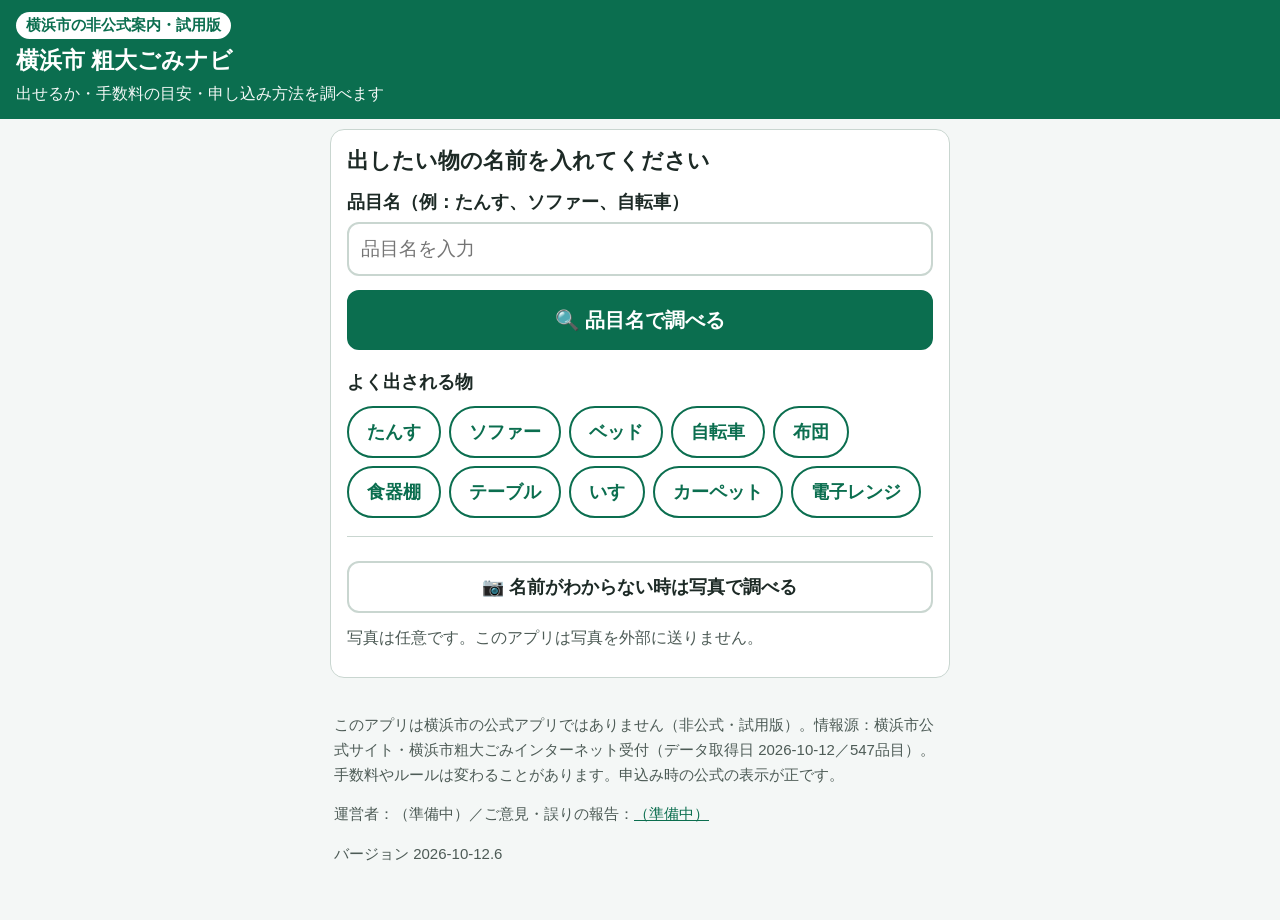
==== commit 242d2eb1: "v2026-10-12.6: 縦・横・高さを必須に戻し、一番長い辺は最大値から自動算出" ====
--- a/index.html
+++ b/index.html
@@ -137,16 +137,14 @@
       <figure class="measure" aria-hidden="true">
         <svg viewBox="0 0 220 120" width="220" height="120"><polygon points="30,40 150,40 190,20 70,20" fill="#e7f4ee" stroke="#0b6e4f"/><polygon points="30,40 150,40 150,100 30,100" fill="#f4faf7" stroke="#0b6e4f"/><polygon points="150,40 190,20 190,80 150,100" fill="#dceee5" stroke="#0b6e4f"/><line x1="30" y1="110" x2="150" y2="110" stroke="#b42318" stroke-width="4"/><text x="90" y="119" font-size="11" text-anchor="middle" fill="#b42318">一番長い辺</text></svg>
       </figure>
-      <label class="field" for="longest">一番長い辺（cm）<span class="req">必須</span></label>
-      <input id="longest" type="text" inputmode="decimal" autocomplete="off" placeholder="例 120" aria-describedby="longestInfo">
+      <p class="lead">縦・横・高さ（cm）<span class="req">3つとも必須</span></p>
+      <div class="dims">
+        <label class="field">縦<input id="dimD" type="text" inputmode="decimal" autocomplete="off" placeholder="cm"></label>
+        <label class="field">横<input id="dimW" type="text" inputmode="decimal" autocomplete="off" placeholder="cm"></label>
+        <label class="field">高さ<input id="dimH" type="text" inputmode="decimal" autocomplete="off" placeholder="cm"></label>
+      </div>
+      <p class="longest-out">一番長い辺：<output id="longestOut" aria-live="polite">—</output>（3つのうち最大の値・自動）</p>
       <p id="longestInfo" class="hint">メジャーで、斜めではなく辺の長さを測ります。「1.2m」「800mm」とも入力できます。スマホの計測アプリ（iPhoneの「計測」など）は誤差があるため、メジャーをおすすめします。</p>
-      <details class="sub"><summary>縦・横・高さも入れる（任意・申し込みメモに入ります）</summary>
-        <div class="dims">
-          <label class="field">縦<input id="dimD" type="text" inputmode="decimal" placeholder="cm"></label>
-          <label class="field">横<input id="dimW" type="text" inputmode="decimal" placeholder="cm"></label>
-          <label class="field">高さ<input id="dimH" type="text" inputmode="decimal" placeholder="cm"></label>
-        </div>
-      </details>
       <div id="nearWarn" class="warn" role="status" hidden></div>
       <fieldset id="matQ" class="q" hidden>
         <legend>主な素材は？</legend>
--- a/style.css
+++ b/style.css
@@ -123,3 +123,5 @@
 details>summary::before{content:"▶";display:inline-block;margin-right:8px;font-size:.8em;color:var(--g);transition:transform .15s}
 details[open]>summary::before{transform:rotate(90deg)}
 details.more,details.sub{border:2px solid var(--bd);border-radius:12px;padding:0 12px;margin:10px 0}
+.longest-out{font-size:1.1rem;font-weight:800;margin:8px 0}.longest-out output{color:var(--g)}
+input.invalid{border-color:var(--red);background:var(--red2)}
